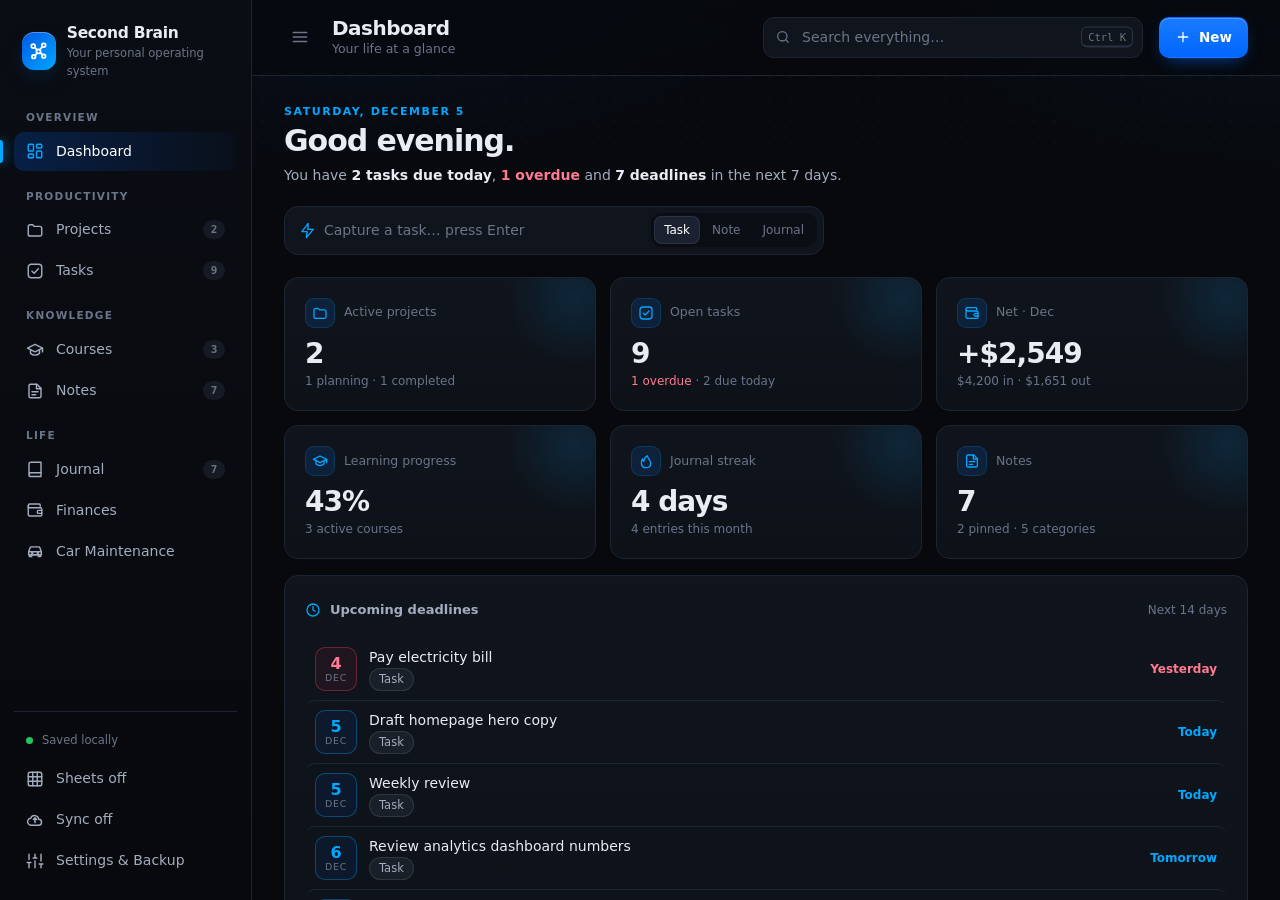
==== index.html @ ad587854 "Second Brain: multi-device app with Google Sheets sync Single-file web app (desktop + phone builds) " ====
<!DOCTYPE html>
<html lang="en">
<head>
<meta charset="UTF-8">
<meta name="viewport" content="width=device-width, initial-scale=1.0, viewport-fit=cover">
<meta name="color-scheme" content="dark">
<meta name="theme-color" content="#07090D">
<title>Second Brain</title>
<style>
  :root{color-scheme:dark}
  *{box-sizing:border-box;margin:0;padding:0}
  body{min-height:100vh;display:grid;place-items:center;padding:24px;background:
      radial-gradient(800px 420px at 50% -10%,rgba(0,102,255,.16),transparent 65%),#07090D;
    color:#E8ECF3;font-family:"Inter","Segoe UI",system-ui,-apple-system,Roboto,sans-serif;text-align:center}
  .mark{width:64px;height:64px;border-radius:20px;margin:0 auto 20px;display:grid;place-items:center;
    background:linear-gradient(135deg,#0057E6,#00A8FF);box-shadow:0 14px 40px -12px rgba(0,140,255,.7)}
  h1{font-size:28px;letter-spacing:-.035em;margin-bottom:8px}
  p{color:#A3ADBF;font-size:14.5px;max-width:420px;margin:0 auto 28px;line-height:1.6}
  .row{display:flex;gap:12px;justify-content:center;flex-wrap:wrap}
  a{display:inline-flex;align-items:center;gap:9px;padding:13px 22px;border-radius:13px;font-weight:600;
    font-size:14.5px;text-decoration:none;transition:transform .12s,box-shadow .2s}
  a:active{transform:scale(.97)}
  .primary{background:linear-gradient(180deg,#1A7BFF,#0066FF);color:#fff;box-shadow:0 8px 22px -10px rgba(0,102,255,.9)}
  .ghost{background:#151A24;border:1px solid #2A3345;color:#A3ADBF}
  .hint{margin-top:26px;font-size:12.5px;color:#6B7589}
</style>
</head>
<body>
  <main>
    <div class="mark">
      <svg width="34" height="34" viewBox="0 0 24 24" fill="none" stroke="#fff" stroke-width="2" stroke-linecap="round">
        <circle cx="6" cy="7" r="2.2"/><circle cx="18" cy="6" r="2.2"/><circle cx="12" cy="13" r="2.4"/>
        <circle cx="6.5" cy="19" r="2"/><circle cx="18" cy="18.5" r="2"/>
        <path d="M7.8 8.4 10.3 11.4M16.4 7.6l-2.8 3.6M10.5 14.9l-2.5 2.6M13.9 14.6l2.7 2.3"/>
      </svg>
    </div>
    <h1>Second Brain</h1>
    <p>Projects, tasks, finances, journal, courses, notes and car maintenance — synced across every device.</p>
    <div class="row">
      <a class="primary" id="go" href="app.html">Open the app</a>
      <a class="ghost" href="m.html">Phone version</a>
      <a class="ghost" href="app.html">Desktop version</a>
    </div>
    <p class="hint">Taking you to the right version automatically…</p>
  </main>
<script>
  // Send phones to the touch-first build, everything else to the full desktop app.
  // ?stay=1 keeps this launcher on screen.
  var phone = window.matchMedia('(max-width: 760px)').matches || /Mobi|Android|iPhone/.test(navigator.userAgent);
  var target = phone ? 'm.html' : 'app.html';
  document.getElementById('go').setAttribute('href', target);
  if (!/[?&]stay=1/.test(location.search)) {
    location.replace(target + location.hash);
  }
</script>
</body>
</html>
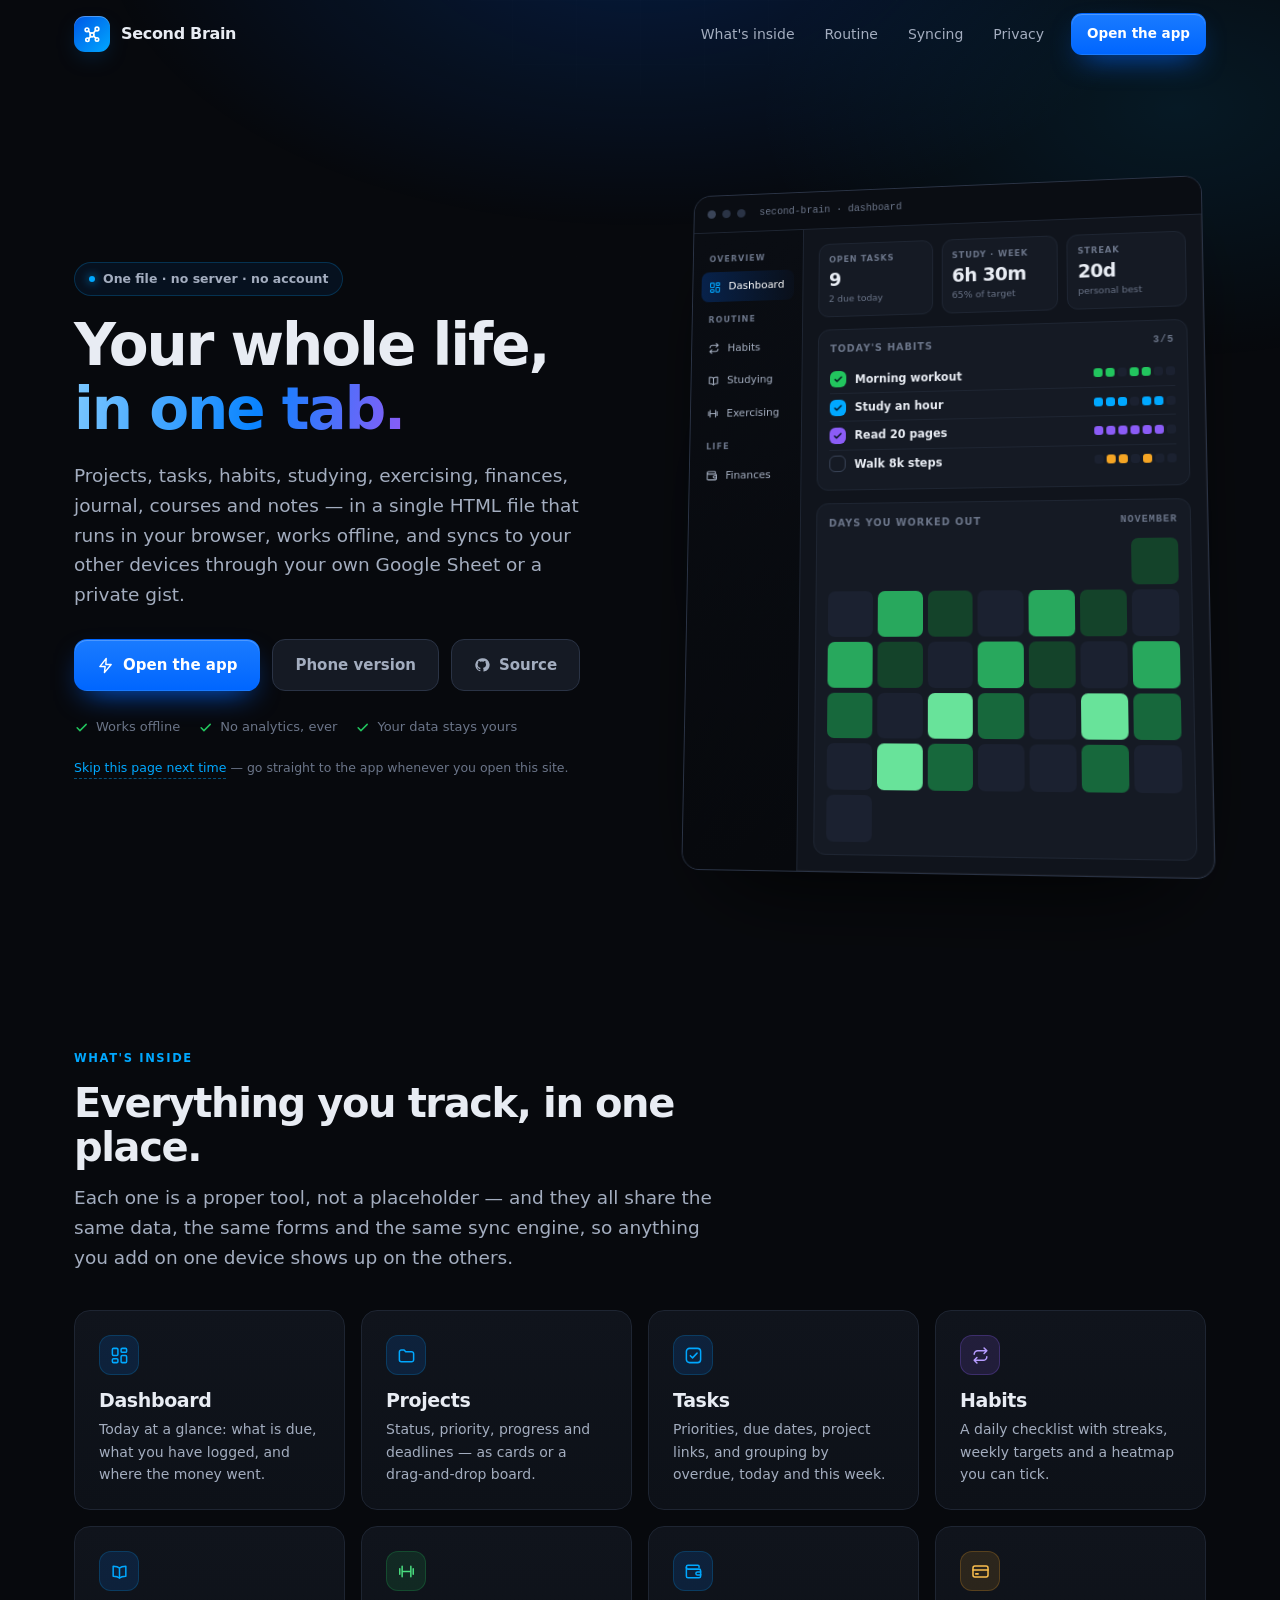
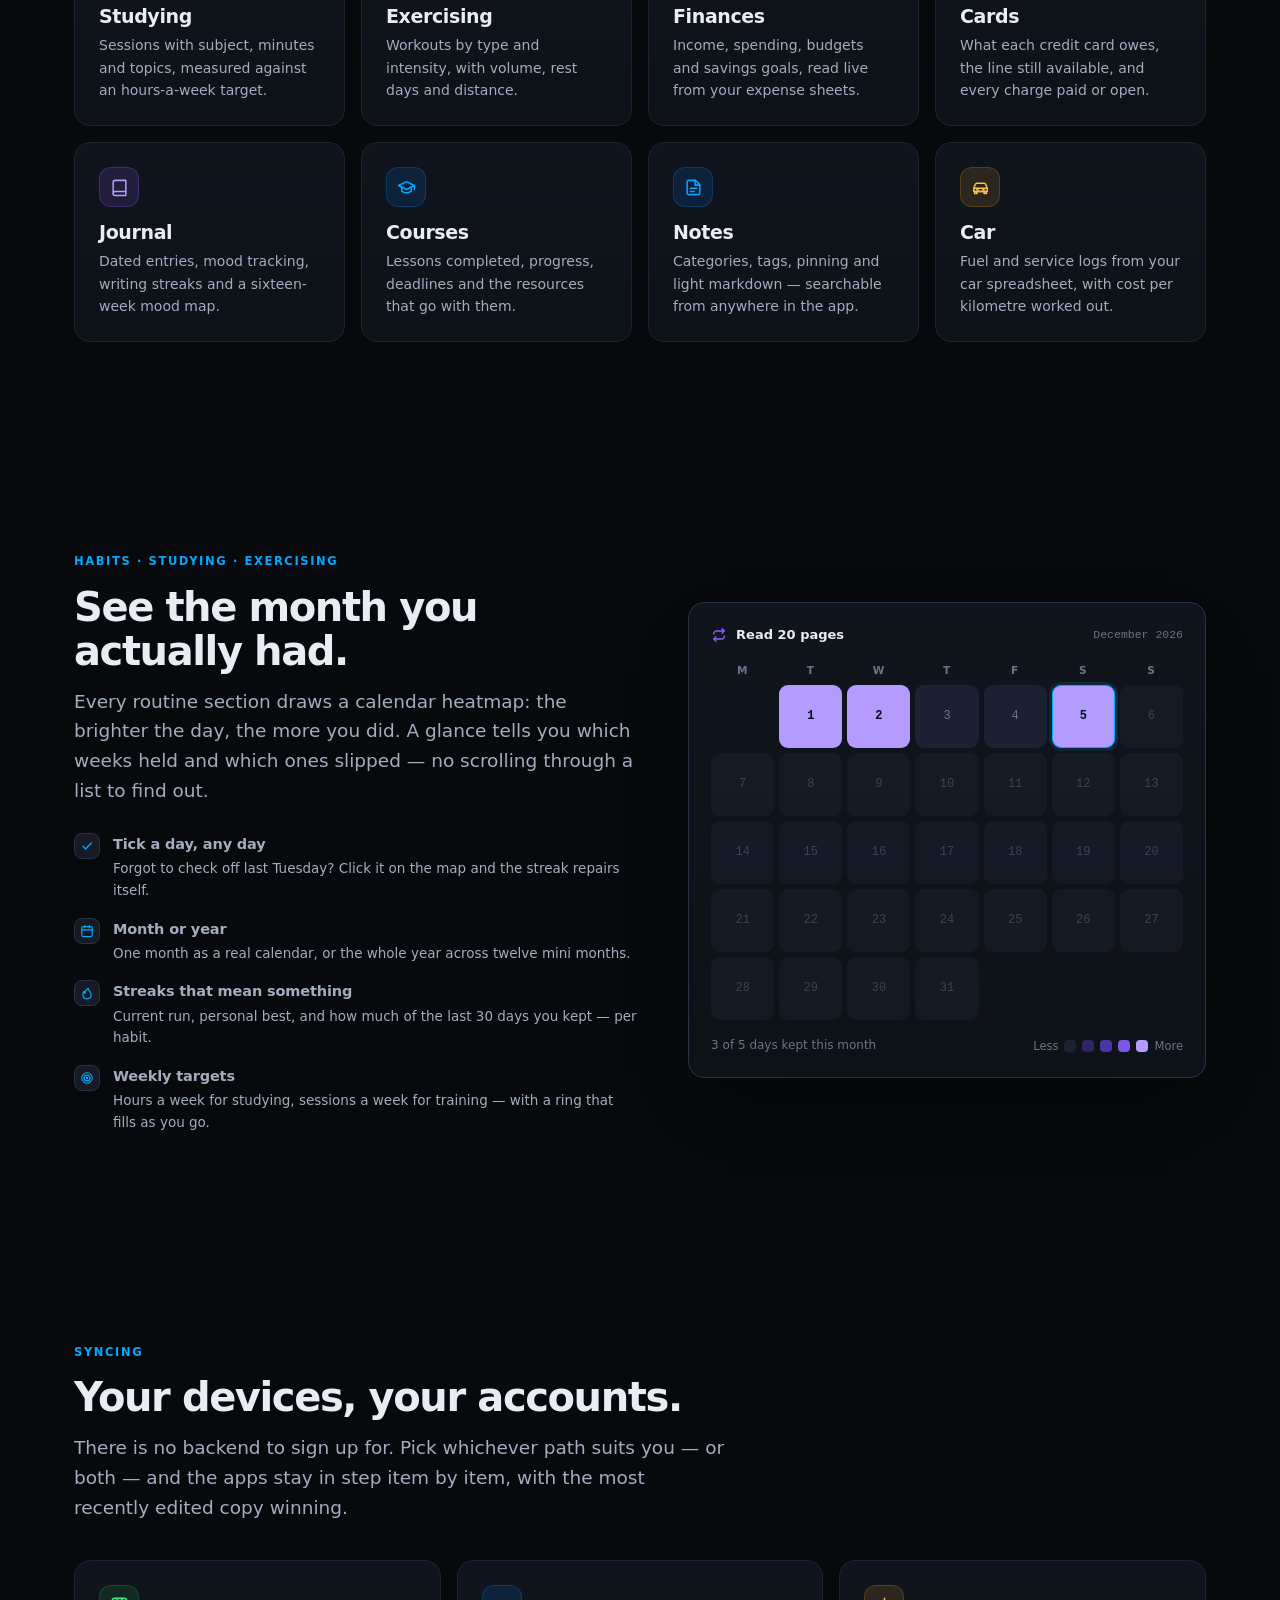
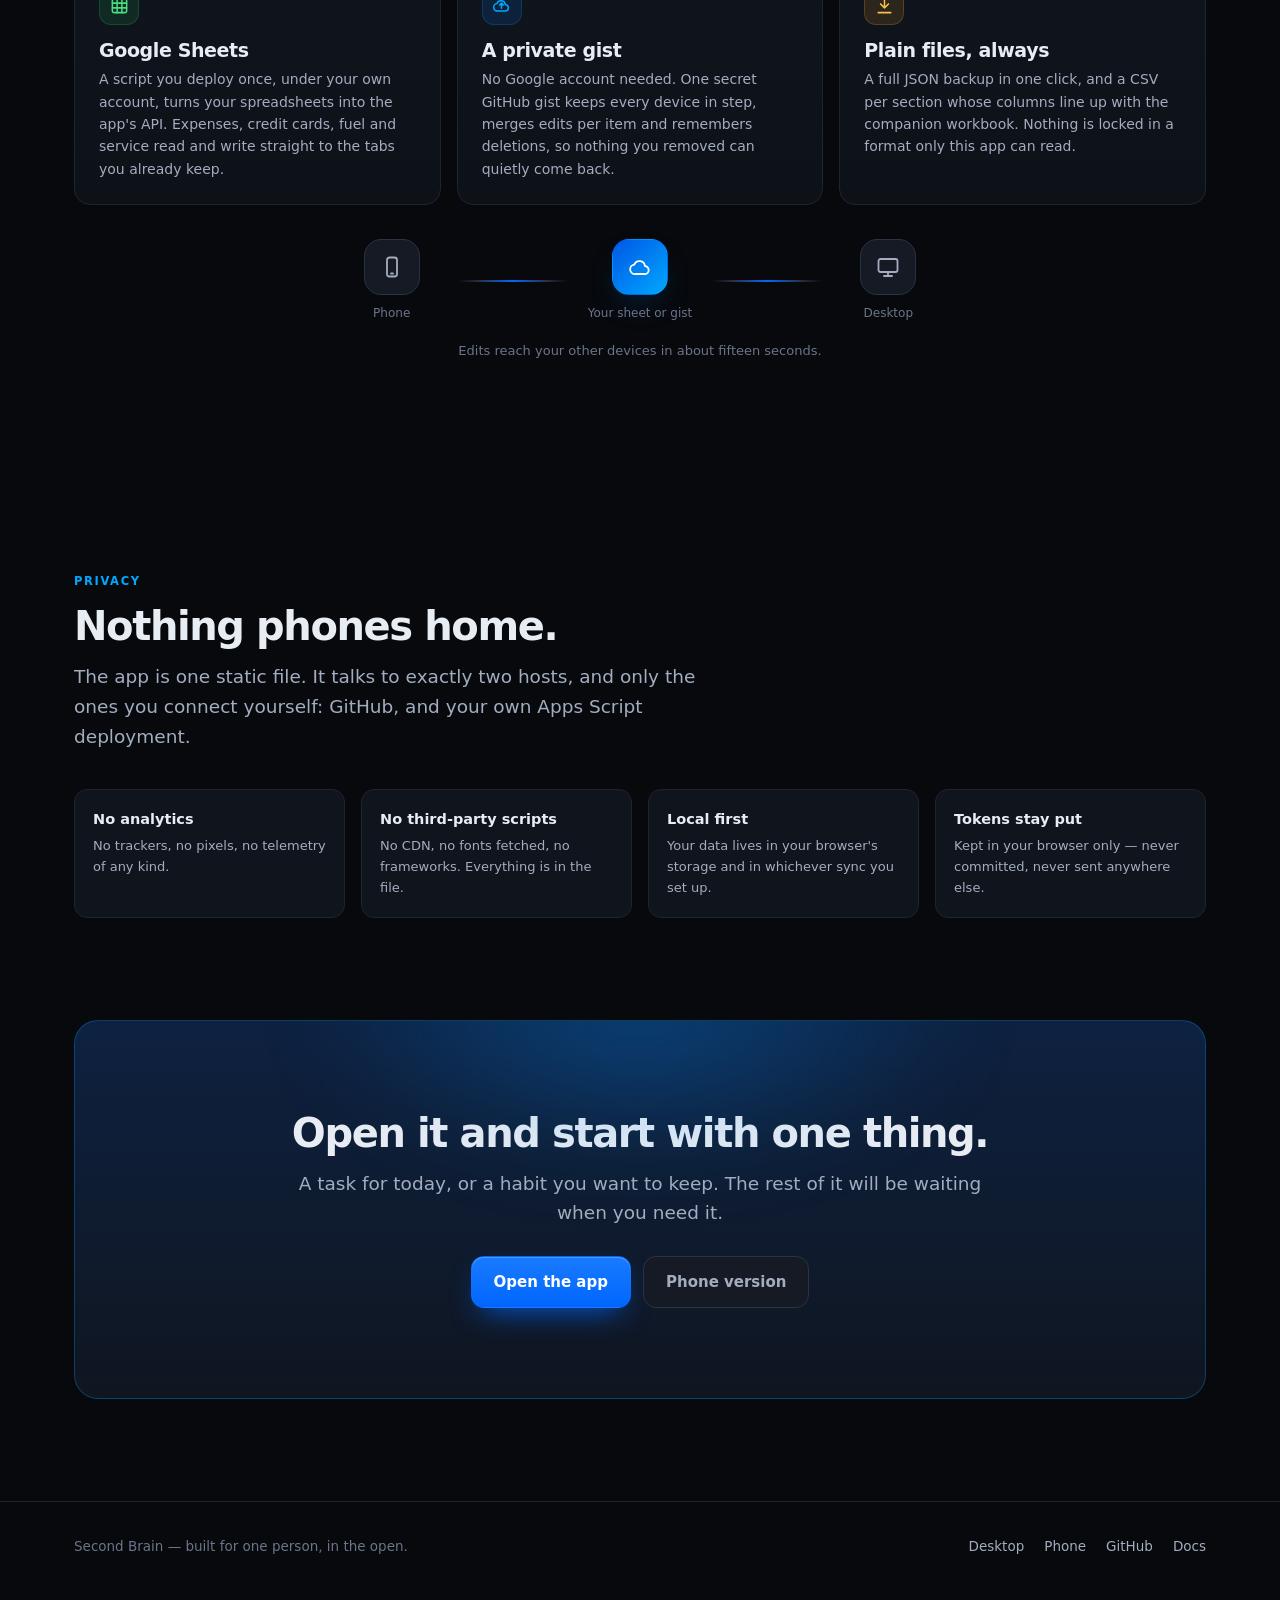
==== commit 7ce65d38: "A landing page at the root, in the app's own dark palette The root used to bounce you straight to ap" ====
--- a/index.html
+++ b/index.html
@@ -5,53 +5,716 @@
 <meta name="viewport" content="width=device-width, initial-scale=1.0, viewport-fit=cover">
 <meta name="color-scheme" content="dark">
 <meta name="theme-color" content="#07090D">
-<title>Second Brain</title>
+<title>Second Brain — your personal operating system</title>
+<meta name="description" content="Projects, tasks, habits, studying, exercising, finances, journal, courses and notes — one HTML file that runs in your browser, syncs across your devices and keeps your data yours.">
+<meta property="og:title" content="Second Brain">
+<meta property="og:description" content="A personal operating system that runs entirely in your browser. No server, no accounts, no analytics.">
+<meta property="og:type" content="website">
 <style>
-  :root{color-scheme:dark}
-  *{box-sizing:border-box;margin:0;padding:0}
-  body{min-height:100vh;display:grid;place-items:center;padding:24px;background:
-      radial-gradient(800px 420px at 50% -10%,rgba(0,102,255,.16),transparent 65%),#07090D;
-    color:#E8ECF3;font-family:"Inter","Segoe UI",system-ui,-apple-system,Roboto,sans-serif;text-align:center}
-  .mark{width:64px;height:64px;border-radius:20px;margin:0 auto 20px;display:grid;place-items:center;
-    background:linear-gradient(135deg,#0057E6,#00A8FF);box-shadow:0 14px 40px -12px rgba(0,140,255,.7)}
-  h1{font-size:28px;letter-spacing:-.035em;margin-bottom:8px}
-  p{color:#A3ADBF;font-size:14.5px;max-width:420px;margin:0 auto 28px;line-height:1.6}
-  .row{display:flex;gap:12px;justify-content:center;flex-wrap:wrap}
-  a{display:inline-flex;align-items:center;gap:9px;padding:13px 22px;border-radius:13px;font-weight:600;
-    font-size:14.5px;text-decoration:none;transition:transform .12s,box-shadow .2s}
-  a:active{transform:scale(.97)}
-  .primary{background:linear-gradient(180deg,#1A7BFF,#0066FF);color:#fff;box-shadow:0 8px 22px -10px rgba(0,102,255,.9)}
-  .ghost{background:#151A24;border:1px solid #2A3345;color:#A3ADBF}
-  .hint{margin-top:26px;font-size:12.5px;color:#6B7589}
+/* =========================================================
+   1. TOKENS — the same palette the app is built from
+   ========================================================= */
+:root{
+  --bg:#07090D;
+  --surface:#10141C; --surface-2:#151A24; --surface-3:#1B2130;
+  --border:#1E2532; --border-2:#2A3345;
+  --text:#E8ECF3; --text-2:#A3ADBF; --text-3:#6B7589;
+  --blue:#0066FF; --blue-2:#00A8FF; --blue-soft:rgba(0,120,255,.14); --blue-glow:rgba(0,140,255,.35);
+  --green:#22C55E; --amber:#F5A524; --violet:#8B5CF6; --rose:#F43F5E;
+  --radius:16px;
+  --font:"Inter","Segoe UI Variable Text","Segoe UI",system-ui,-apple-system,Roboto,Helvetica,Arial,sans-serif;
+  --mono:"JetBrains Mono","Cascadia Code","SF Mono",ui-monospace,Consolas,monospace;
+  --ease:cubic-bezier(.2,.8,.2,1);
+  --maxw:1180px;
+}
+
+/* =========================================================
+   2. BASE
+   ========================================================= */
+*{box-sizing:border-box;margin:0;padding:0}
+html{scroll-behavior:smooth;-webkit-text-size-adjust:100%}
+body{
+  font-family:var(--font);background:var(--bg);color:var(--text);font-size:16px;line-height:1.6;
+  -webkit-font-smoothing:antialiased;overflow-x:hidden;
+}
+/* Ambient light: two soft pools of blue, plus a faint grid that fades out */
+body::before{
+  content:'';position:fixed;inset:0;pointer-events:none;z-index:0;
+  background:
+    radial-gradient(900px 500px at 50% -8%,rgba(0,102,255,.20),transparent 60%),
+    radial-gradient(700px 420px at 92% 12%,rgba(0,168,255,.10),transparent 60%);
+}
+body::after{
+  content:'';position:fixed;inset:0;pointer-events:none;z-index:0;opacity:.35;
+  background-image:linear-gradient(rgba(255,255,255,.028) 1px,transparent 1px),linear-gradient(90deg,rgba(255,255,255,.028) 1px,transparent 1px);
+  background-size:64px 64px;
+  -webkit-mask-image:radial-gradient(1100px 620px at 50% 0%,#000,transparent 72%);
+  mask-image:radial-gradient(1100px 620px at 50% 0%,#000,transparent 72%);
+}
+main,header,footer{position:relative;z-index:1}
+a{color:inherit;text-decoration:none}
+svg{flex-shrink:0}
+::selection{background:rgba(0,168,255,.35)}
+:focus-visible{outline:2px solid var(--blue-2);outline-offset:3px;border-radius:6px}
+.wrap{width:100%;max-width:var(--maxw);margin:0 auto;padding:0 24px}
+.mono{font-family:var(--mono)}
+
+/* =========================================================
+   3. TYPE
+   ========================================================= */
+h1,h2,h3,h4{letter-spacing:-.035em;line-height:1.1;font-weight:700}
+h1{font-size:clamp(36px,5.2vw,58px)}
+h2{font-size:clamp(27px,3.6vw,40px)}
+h3{font-size:19px;letter-spacing:-.02em}
+.grad{background:linear-gradient(100deg,#7CC8FF 0%,#0A84FF 55%,#8B5CF6 100%);-webkit-background-clip:text;background-clip:text;color:transparent}
+.eyebrow{font-size:11.5px;text-transform:uppercase;letter-spacing:.14em;color:var(--blue-2);font-weight:650}
+.lede{color:var(--text-2);font-size:clamp(15.5px,1.6vw,18.5px);max-width:58ch}
+.muted{color:var(--text-3)}
+.sec-head{max-width:64ch;margin-bottom:38px}
+.sec-head h2{margin:12px 0 14px}
+
+/* =========================================================
+   4. BUTTONS + CHIPS
+   ========================================================= */
+.btn{
+  display:inline-flex;align-items:center;justify-content:center;gap:9px;
+  padding:13px 22px;border-radius:13px;font-weight:600;font-size:15px;border:1px solid transparent;
+  transition:transform .14s var(--ease),box-shadow .22s,background .2s,border-color .2s;white-space:nowrap;
+}
+.btn:active{transform:scale(.975)}
+.btn-primary{background:linear-gradient(180deg,#1A7BFF,#0066FF);color:#fff;box-shadow:0 12px 30px -12px rgba(0,102,255,.95),inset 0 1px 0 rgba(255,255,255,.22)}
+.btn-primary:hover{box-shadow:0 16px 40px -12px rgba(0,120,255,1),inset 0 1px 0 rgba(255,255,255,.3)}
+.btn-ghost{background:var(--surface-2);border-color:var(--border-2);color:var(--text-2)}
+.btn-ghost:hover{color:var(--text);border-color:#3A4458;background:var(--surface-3)}
+.btn.sm{padding:9px 15px;font-size:13.5px;border-radius:11px}
+.chip{
+  display:inline-flex;align-items:center;gap:8px;padding:6px 14px;border-radius:99px;
+  font-size:12.5px;font-weight:550;color:var(--text-2);
+  background:rgba(0,120,255,.08);border:1px solid rgba(0,168,255,.22);
+}
+.chip .dot{width:6px;height:6px;border-radius:50%;background:var(--blue-2);box-shadow:0 0 10px var(--blue-2)}
+
+/* =========================================================
+   5. HEADER
+   ========================================================= */
+header{position:sticky;top:0;z-index:40;transition:background .3s,border-color .3s,backdrop-filter .3s;border-bottom:1px solid transparent}
+header.stuck{background:rgba(7,9,13,.78);backdrop-filter:blur(14px);-webkit-backdrop-filter:blur(14px);border-bottom-color:var(--border)}
+.bar{display:flex;align-items:center;gap:14px;height:68px}
+.brand{display:flex;align-items:center;gap:11px;margin-right:auto}
+.mark{width:36px;height:36px;border-radius:11px;display:grid;place-items:center;flex-shrink:0;
+  background:linear-gradient(135deg,#0057E6,#00A8FF);box-shadow:0 8px 24px -8px var(--blue-glow),inset 0 1px 0 rgba(255,255,255,.3)}
+.brand b{font-size:16px;letter-spacing:-.02em}
+.navlinks{display:flex;gap:4px}
+.navlinks a{padding:8px 13px;border-radius:10px;font-size:14px;color:var(--text-2);transition:color .18s,background .18s}
+.navlinks a:hover{color:var(--text);background:var(--surface-2)}
+
+/* =========================================================
+   6. HERO
+   ========================================================= */
+.hero{padding:clamp(48px,8vw,104px) 0 clamp(40px,6vw,72px)}
+.hero-grid{display:grid;grid-template-columns:minmax(0,1.02fr) minmax(0,1fr);gap:clamp(30px,5vw,64px);align-items:center}
+.hero h1{margin:18px 0 20px}
+.hero .lede{margin-bottom:30px}
+.cta{display:flex;gap:12px;flex-wrap:wrap;align-items:center}
+.reassure{display:flex;gap:18px;flex-wrap:wrap;margin-top:26px;font-size:13px;color:var(--text-3)}
+.reassure span{display:inline-flex;align-items:center;gap:7px}
+.reassure svg{color:var(--green)}
+.skip{margin-top:20px;font-size:12.5px;color:var(--text-3)}
+.skip button{font:inherit;color:var(--blue-2);background:none;border:0;cursor:pointer;padding:0;border-bottom:1px dashed rgba(0,168,255,.45)}
+.skip button:hover{color:#7CC8FF}
+
+/* --- the app mock --- */
+.mock-wrap{position:relative;perspective:1400px}
+.mock-glow{position:absolute;inset:4% 0 -12% 0;background:radial-gradient(60% 55% at 50% 45%,rgba(0,110,255,.34),transparent 72%);filter:blur(34px);z-index:0}
+.mock{
+  position:relative;z-index:1;border-radius:18px;overflow:hidden;background:var(--surface);
+  border:1px solid var(--border-2);box-shadow:0 44px 90px -40px rgba(0,0,0,.95),0 0 0 1px rgba(255,255,255,.03) inset;
+  transform:rotateX(6deg) rotateY(-7deg) translateZ(0);transform-origin:70% 50%;
+  transition:transform .7s var(--ease);
+}
+.mock-wrap:hover .mock{transform:rotateX(2deg) rotateY(-2deg)}
+.mock-bar{display:flex;align-items:center;gap:7px;padding:11px 14px;background:#0A0D13;border-bottom:1px solid var(--border)}
+.mock-bar i{width:9px;height:9px;border-radius:50%;background:#2A3345;display:block}
+.mock-bar i:first-child{background:#3A4458}
+.mock-bar span{margin-left:8px;font-size:10.5px;color:var(--text-3);font-family:var(--mono)}
+.mock-body{display:grid;grid-template-columns:118px minmax(0,1fr);min-height:330px}
+.mock-side{background:linear-gradient(180deg,#0A0D13,#07090D);border-right:1px solid var(--border);padding:12px 9px;display:flex;flex-direction:column;gap:3px}
+.mock-side .lbl{font-size:8.5px;text-transform:uppercase;letter-spacing:.14em;color:var(--text-3);padding:10px 8px 4px;font-weight:650}
+.mside{display:flex;align-items:center;gap:8px;padding:7px 8px;border-radius:8px;font-size:11px;color:var(--text-2)}
+.mside svg{width:13px;height:13px}
+.mside.on{background:linear-gradient(90deg,rgba(0,102,255,.24),rgba(0,102,255,.03));color:#fff}
+.mside.on svg{color:var(--blue-2)}
+.mock-main{padding:16px;display:flex;flex-direction:column;gap:13px;min-width:0}
+.mock-tiles{display:grid;grid-template-columns:repeat(3,minmax(0,1fr));gap:9px}
+.mtile{background:var(--surface-2);border:1px solid var(--border);border-radius:11px;padding:10px}
+.mtile .k{font-size:8.5px;text-transform:uppercase;letter-spacing:.1em;color:var(--text-3);font-weight:600}
+.mtile .v{font-size:19px;font-weight:700;letter-spacing:-.03em;margin-top:5px;line-height:1}
+.mtile .s{font-size:9.5px;color:var(--text-3);margin-top:3px}
+.mcard{background:var(--surface-2);border:1px solid var(--border);border-radius:12px;padding:12px}
+.mcard-h{display:flex;align-items:center;justify-content:space-between;font-size:10px;text-transform:uppercase;letter-spacing:.1em;color:var(--text-3);font-weight:650;margin-bottom:10px}
+.mrow{display:flex;align-items:center;gap:9px;padding:5px 0}
+.mrow + .mrow{border-top:1px solid var(--border)}
+.mchk{width:17px;height:17px;border-radius:6px;border:1.5px solid #3A4458;display:grid;place-items:center;flex-shrink:0;color:transparent}
+.mchk.on{background:var(--c);border-color:transparent;color:#04121F}
+.mchk svg{width:11px;height:11px}
+.mrow .t{font-size:11.5px;font-weight:550;flex:1;min-width:0;overflow:hidden;text-overflow:ellipsis;white-space:nowrap}
+.mdots{display:flex;gap:3px}
+.mdots i{width:9px;height:9px;border-radius:3px;background:var(--surface-3);display:block}
+.mdots i.on{background:var(--c)}
+
+/* =========================================================
+   7. HEATMAP (shared by the mock and the live demo)
+   ========================================================= */
+.cal{display:flex;flex-direction:column;gap:6px}
+.cal-head,.cal-grid{display:grid;grid-template-columns:repeat(7,minmax(0,1fr));gap:5px}
+.cal-head span{font-size:9.5px;text-transform:uppercase;letter-spacing:.09em;color:var(--text-3);text-align:center;font-weight:650}
+.cal-day{aspect-ratio:1;border-radius:7px;background:var(--surface-3);display:grid;place-items:center;
+  font-family:var(--mono);font-size:10px;color:var(--text-3);border:1px solid transparent;
+  transition:transform .16s var(--ease),box-shadow .16s,background .25s}
+.cal-day.pad{background:transparent}
+.cal-day.lit{color:#03101C;font-weight:700}
+.cal-day.today{border-color:var(--blue-2);box-shadow:0 0 0 3px rgba(0,168,255,.13)}
+.cal-day.future{opacity:.32}
+.demo .cal-day{border-radius:9px;font-size:12px;cursor:pointer}
+.demo .cal-day.future{opacity:.5;cursor:default}
+.demo .cal-head span{font-size:10.5px}
+.demo .cal-day:not(.pad):not(.future):hover{transform:translateY(-2px);box-shadow:0 10px 20px -10px rgba(0,0,0,.95)}
+.heat-legend{display:flex;align-items:center;gap:6px;font-size:11.5px;color:var(--text-3)}
+.heat-legend i{width:12px;height:12px;border-radius:4px;display:block}
+
+/* =========================================================
+   8. SECTIONS
+   ========================================================= */
+section{padding:clamp(56px,8vw,104px) 0}
+.card{
+  background:linear-gradient(180deg,var(--surface),#0D1118);border:1px solid var(--border);
+  border-radius:var(--radius);padding:24px;transition:transform .24s var(--ease),border-color .24s,box-shadow .24s;
+}
+.card:hover{transform:translateY(-3px);border-color:rgba(0,168,255,.32);box-shadow:0 22px 46px -26px rgba(0,120,255,.7)}
+.ico{width:40px;height:40px;border-radius:12px;display:grid;place-items:center;margin-bottom:15px;
+  background:var(--blue-soft);color:var(--blue-2);box-shadow:inset 0 0 0 1px rgba(0,168,255,.2)}
+.ico.green{background:rgba(34,197,94,.12);color:#4ADE80;box-shadow:inset 0 0 0 1px rgba(34,197,94,.22)}
+.ico.violet{background:rgba(139,92,246,.14);color:#B69CFF;box-shadow:inset 0 0 0 1px rgba(139,92,246,.26)}
+.ico.amber{background:rgba(245,165,36,.12);color:#FBBF4E;box-shadow:inset 0 0 0 1px rgba(245,165,36,.22)}
+.card h3{margin-bottom:7px}
+.card p{font-size:14px;color:var(--text-2)}
+.grid{display:grid;gap:16px}
+.g3{grid-template-columns:repeat(auto-fit,minmax(255px,1fr))}
+.g4{grid-template-columns:repeat(auto-fit,minmax(215px,1fr))}
+
+/* routine spotlight */
+.split{display:grid;grid-template-columns:minmax(0,1fr) minmax(0,.92fr);gap:clamp(26px,4vw,52px);align-items:center}
+.demo-card{background:linear-gradient(180deg,var(--surface),#0D1118);border:1px solid var(--border-2);border-radius:var(--radius);padding:22px;box-shadow:0 30px 70px -40px rgba(0,0,0,.9)}
+.demo-head{display:flex;align-items:center;justify-content:space-between;gap:12px;margin-bottom:16px;flex-wrap:wrap}
+.demo-head .t{font-size:13px;font-weight:650;display:flex;align-items:center;gap:9px}
+.demo-head .t svg{color:var(--violet)}
+.demo-foot{display:flex;align-items:center;justify-content:space-between;gap:12px;margin-top:16px;flex-wrap:wrap;font-size:12px;color:var(--text-3)}
+.feature-list{list-style:none;display:flex;flex-direction:column;gap:16px;margin-top:28px}
+.feature-list li{display:flex;gap:13px;align-items:flex-start}
+.feature-list .b{width:26px;height:26px;border-radius:8px;flex-shrink:0;display:grid;place-items:center;background:var(--surface-2);border:1px solid var(--border-2);color:var(--blue-2)}
+.feature-list b{display:block;font-size:14.5px;letter-spacing:-.01em;margin-bottom:2px}
+.feature-list span{font-size:13.5px;color:var(--text-2)}
+
+/* sync */
+.flow{display:flex;align-items:center;justify-content:center;gap:clamp(8px,2vw,20px);flex-wrap:wrap;margin-top:34px}
+.node{display:flex;flex-direction:column;align-items:center;gap:9px;min-width:92px}
+.node .b{width:56px;height:56px;border-radius:17px;display:grid;place-items:center;background:var(--surface-2);border:1px solid var(--border-2);color:var(--text-2)}
+.node.mid .b{background:linear-gradient(135deg,#0057E6,#00A8FF);border-color:transparent;color:#fff;box-shadow:0 14px 34px -14px var(--blue-glow)}
+.node span{font-size:12px;color:var(--text-3)}
+.link-line{flex:1;min-width:34px;max-width:110px;height:2px;border-radius:2px;background:linear-gradient(90deg,transparent,var(--border-2) 20%,var(--blue) 50%,var(--border-2) 80%,transparent);position:relative;overflow:hidden}
+.link-line::after{content:'';position:absolute;top:0;left:-40%;width:40%;height:100%;background:linear-gradient(90deg,transparent,var(--blue-2),transparent);animation:slide 2.6s linear infinite}
+@keyframes slide{to{left:110%}}
+
+/* privacy */
+.priv{display:grid;grid-template-columns:repeat(auto-fit,minmax(210px,1fr));gap:16px;margin-top:30px}
+.priv div{padding:18px;border-radius:13px;background:var(--surface);border:1px solid var(--border)}
+.priv b{display:block;font-size:14.5px;margin-bottom:5px}
+.priv p{font-size:13px;color:var(--text-2)}
+
+/* closing cta */
+.final{text-align:center;padding:clamp(52px,7vw,92px) 24px;border-radius:24px;position:relative;overflow:hidden;
+  background:linear-gradient(180deg,rgba(0,102,255,.16),rgba(0,102,255,.02)),var(--surface);border:1px solid rgba(0,168,255,.28)}
+.final::after{content:'';position:absolute;inset:-40% 20% 60%;background:radial-gradient(closest-side,rgba(0,140,255,.3),transparent);filter:blur(40px);pointer-events:none}
+.final > *{position:relative}
+.final h2{margin-bottom:14px}
+.final .lede{margin:0 auto 28px}
+.final .cta{justify-content:center}
+
+/* footer */
+footer{border-top:1px solid var(--border);padding:34px 0 46px;font-size:13.5px;color:var(--text-3)}
+.foot{display:flex;gap:20px;flex-wrap:wrap;align-items:center}
+.foot a{color:var(--text-2)}
+.foot a:hover{color:var(--blue-2)}
+.foot .sp{margin-left:auto}
+
+/* =========================================================
+   9. MOTION
+   ========================================================= */
+.rise.armed{opacity:0;transform:translateY(22px)}
+.rise.armed.in{opacity:1;transform:none;transition:opacity .7s var(--ease),transform .7s var(--ease)}
+.rise.armed.d1.in{transition-delay:.07s}.rise.armed.d2.in{transition-delay:.14s}.rise.armed.d3.in{transition-delay:.21s}
+@media print{
+  .rise.armed{opacity:1!important;transform:none!important}
+  body::before,body::after,.mock-glow{display:none}
+}
+@media (prefers-reduced-motion:reduce){
+  html{scroll-behavior:auto}
+  *,*::before,*::after{animation-duration:.001ms!important;animation-iteration-count:1!important;transition-duration:.001ms!important}
+  .rise.armed{opacity:1;transform:none}
+  .mock{transform:none}
+}
+
+/* =========================================================
+   10. RESPONSIVE
+   ========================================================= */
+@media (max-width:980px){
+  .hero-grid,.split{grid-template-columns:minmax(0,1fr)}
+  .mock{transform:none}
+  .mock-wrap{max-width:560px}
+  .split .demo-card{order:-1}
+  .navlinks{display:none}
+}
+@media (max-width:640px){
+  .wrap{padding:0 18px}
+  /* twelve cards in one column makes for a very long scroll on a phone */
+  .g4{grid-template-columns:repeat(2,minmax(0,1fr));gap:11px}
+  .g4 .card{padding:15px}
+  .g4 .card h3{font-size:16px}
+  .g4 .card p{font-size:12.5px;line-height:1.5}
+  .g4 .ico{width:34px;height:34px;border-radius:10px;margin-bottom:11px}
+  .bar{height:62px}
+  .brand b{font-size:15px}
+  .mock-body{grid-template-columns:86px minmax(0,1fr)}
+  .mock-tiles{grid-template-columns:repeat(2,minmax(0,1fr))}
+  .mock-tiles .mtile:last-child{display:none}
+  .cta .btn{flex:1;min-width:150px}
+  .final{border-radius:18px}
+}
+@media (max-width:420px){
+  .mock-side{display:none}
+  .mock-body{grid-template-columns:minmax(0,1fr)}
+}
 </style>
 </head>
 <body>
-  <main>
-    <div class="mark">
-      <svg width="34" height="34" viewBox="0 0 24 24" fill="none" stroke="#fff" stroke-width="2" stroke-linecap="round">
-        <circle cx="6" cy="7" r="2.2"/><circle cx="18" cy="6" r="2.2"/><circle cx="12" cy="13" r="2.4"/>
-        <circle cx="6.5" cy="19" r="2"/><circle cx="18" cy="18.5" r="2"/>
-        <path d="M7.8 8.4 10.3 11.4M16.4 7.6l-2.8 3.6M10.5 14.9l-2.5 2.6M13.9 14.6l2.7 2.3"/>
-      </svg>
+
+<header id="top">
+  <div class="wrap bar">
+    <a class="brand" href="#top" aria-label="Second Brain, back to top">
+      <span class="mark">
+        <svg width="20" height="20" viewBox="0 0 24 24" fill="none" stroke="#fff" stroke-width="2" stroke-linecap="round" aria-hidden="true">
+          <circle cx="6" cy="7" r="2.2"/><circle cx="18" cy="6" r="2.2"/><circle cx="12" cy="13" r="2.4"/>
+          <circle cx="6.5" cy="19" r="2"/><circle cx="18" cy="18.5" r="2"/>
+          <path d="M7.8 8.4 10.3 11.4M16.4 7.6l-2.8 3.6M10.5 14.9l-2.5 2.6M13.9 14.6l2.7 2.3"/>
+        </svg>
+      </span>
+      <b>Second Brain</b>
+    </a>
+    <nav class="navlinks" aria-label="Sections">
+      <a href="#sections">What's inside</a>
+      <a href="#routine">Routine</a>
+      <a href="#sync">Syncing</a>
+      <a href="#privacy">Privacy</a>
+    </nav>
+    <a class="btn btn-primary sm" data-app href="app.html">Open the app</a>
+  </div>
+</header>
+
+<main>
+
+  <!-- ============ HERO ============ -->
+  <section class="hero">
+    <div class="wrap hero-grid">
+      <div>
+        <span class="chip rise"><span class="dot"></span>One file · no server · no account</span>
+        <h1 class="rise d1">Your whole life,<br><span class="grad">in one tab.</span></h1>
+        <p class="lede rise d2">Projects, tasks, habits, studying, exercising, finances, journal, courses and notes —
+          in a single HTML file that runs in your browser, works offline, and syncs to your other devices
+          through your own Google Sheet or a private gist.</p>
+        <div class="cta rise d3">
+          <a class="btn btn-primary" data-app href="app.html">
+            <svg width="17" height="17" viewBox="0 0 24 24" fill="none" stroke="currentColor" stroke-width="2" stroke-linecap="round" stroke-linejoin="round" aria-hidden="true"><path d="M13 2 4 13.5h7.5L10.5 22 20 10.5h-7.5z"/></svg>
+            Open the app
+          </a>
+          <a class="btn btn-ghost" href="m.html">Phone version</a>
+          <a class="btn btn-ghost" href="https://github.com/yahianassef/second-brain" rel="noopener">
+            <svg width="16" height="16" viewBox="0 0 24 24" fill="currentColor" aria-hidden="true"><path d="M12 2A10 10 0 0 0 8.8 21.5c.5.1.7-.2.7-.5v-1.7C6.7 19.9 6.1 18 6.1 18c-.4-1.2-1.1-1.5-1.1-1.5-.9-.6.1-.6.1-.6 1 .1 1.5 1 1.5 1 .9 1.5 2.3 1.1 2.9.8.1-.7.3-1.1.6-1.3-2.2-.3-4.6-1.1-4.6-5 0-1.1.4-2 1-2.7-.1-.3-.4-1.3.1-2.7 0 0 .8-.3 2.7 1a9.4 9.4 0 0 1 5 0c1.9-1.3 2.7-1 2.7-1 .5 1.4.2 2.4.1 2.7.6.7 1 1.6 1 2.7 0 3.9-2.4 4.7-4.6 5 .3.3.7 1 .7 2v2.9c0 .3.2.6.7.5A10 10 0 0 0 12 2z"/></svg>
+            Source
+          </a>
+        </div>
+        <div class="reassure rise d3">
+          <span><svg width="15" height="15" viewBox="0 0 24 24" fill="none" stroke="currentColor" stroke-width="2.4" stroke-linecap="round" stroke-linejoin="round" aria-hidden="true"><path d="m5 12.5 4.5 4.5L19.5 7"/></svg>Works offline</span>
+          <span><svg width="15" height="15" viewBox="0 0 24 24" fill="none" stroke="currentColor" stroke-width="2.4" stroke-linecap="round" stroke-linejoin="round" aria-hidden="true"><path d="m5 12.5 4.5 4.5L19.5 7"/></svg>No analytics, ever</span>
+          <span><svg width="15" height="15" viewBox="0 0 24 24" fill="none" stroke="currentColor" stroke-width="2.4" stroke-linecap="round" stroke-linejoin="round" aria-hidden="true"><path d="m5 12.5 4.5 4.5L19.5 7"/></svg>Your data stays yours</span>
+        </div>
+        <p class="skip" hidden id="skipWrap"><button type="button" id="skipBtn">Skip this page next time</button> — go straight to the app whenever you open this site.</p>
+      </div>
+
+      <!-- app mock -->
+      <div class="mock-wrap rise d2">
+        <div class="mock-glow" aria-hidden="true"></div>
+        <div class="mock" role="img" aria-label="The Second Brain dashboard: stat tiles, today's habits with a week of progress dots, and a month heatmap.">
+          <div class="mock-bar"><i></i><i></i><i></i><span>second-brain · dashboard</span></div>
+          <div class="mock-body">
+            <aside class="mock-side" aria-hidden="true">
+              <div class="lbl">Overview</div>
+              <div class="mside on"><svg viewBox="0 0 24 24" fill="none" stroke="currentColor" stroke-width="2" stroke-linecap="round" stroke-linejoin="round"><rect x="3" y="3" width="7" height="9" rx="1.5"/><rect x="14" y="3" width="7" height="5" rx="1.5"/><rect x="14" y="12" width="7" height="9" rx="1.5"/><rect x="3" y="16" width="7" height="5" rx="1.5"/></svg>Dashboard</div>
+              <div class="lbl">Routine</div>
+              <div class="mside"><svg viewBox="0 0 24 24" fill="none" stroke="currentColor" stroke-width="2" stroke-linecap="round" stroke-linejoin="round"><path d="M4 10.5A4.5 4.5 0 0 1 8.5 6H20m0 0-3.5-3.5M20 6l-3.5 3.5"/><path d="M20 13.5A4.5 4.5 0 0 1 15.5 18H4m0 0 3.5 3.5M4 18l3.5-3.5"/></svg>Habits</div>
+              <div class="mside"><svg viewBox="0 0 24 24" fill="none" stroke="currentColor" stroke-width="2" stroke-linecap="round" stroke-linejoin="round"><path d="M12 7.6C10.4 6.1 8.2 5.4 4 5.4V18c4.2 0 6.4.7 8 2.2 1.6-1.5 3.8-2.2 8-2.2V5.4c-4.2 0-6.4.7-8 2.2z"/><path d="M12 7.6v12.6"/></svg>Studying</div>
+              <div class="mside"><svg viewBox="0 0 24 24" fill="none" stroke="currentColor" stroke-width="2" stroke-linecap="round" stroke-linejoin="round"><path d="M6.5 5.5v13M3.5 8.5v7M17.5 5.5v13M20.5 8.5v7M6.5 12h11"/></svg>Exercising</div>
+              <div class="lbl">Life</div>
+              <div class="mside"><svg viewBox="0 0 24 24" fill="none" stroke="currentColor" stroke-width="2" stroke-linecap="round" stroke-linejoin="round"><path d="M19 7V5.5A1.5 1.5 0 0 0 17.5 4H5a2 2 0 0 0-2 2v12a2 2 0 0 0 2 2h14a2 2 0 0 0 2-2v-2.5"/><path d="M3 6.5A2.5 2.5 0 0 0 5.5 9H19a2 2 0 0 1 2 2v1.5"/><path d="M21 12.5h-4a2 2 0 0 0 0 4h4z"/></svg>Finances</div>
+            </aside>
+            <div class="mock-main">
+              <div class="mock-tiles">
+                <div class="mtile"><div class="k">Open tasks</div><div class="v">9</div><div class="s">2 due today</div></div>
+                <div class="mtile"><div class="k">Study · week</div><div class="v">6h 30m</div><div class="s">65% of target</div></div>
+                <div class="mtile"><div class="k">Streak</div><div class="v">20d</div><div class="s">personal best</div></div>
+              </div>
+              <div class="mcard">
+                <div class="mcard-h"><span>Today's habits</span><span class="mono">3/5</span></div>
+                <div id="mockHabits"></div>
+              </div>
+              <div class="mcard">
+                <div class="mcard-h"><span>Days you worked out</span><span class="mono" id="mockMonth"></span></div>
+                <div id="mockHeat"></div>
+              </div>
+            </div>
+          </div>
+        </div>
+      </div>
     </div>
-    <h1>Second Brain</h1>
-    <p>Projects, tasks, finances, journal, courses, notes and car maintenance — synced across every device.</p>
-    <div class="row">
-      <a class="primary" id="go" href="app.html">Open the app</a>
-      <a class="ghost" href="m.html">Phone version</a>
-      <a class="ghost" href="app.html">Desktop version</a>
+  </section>
+
+  <!-- ============ SECTIONS ============ -->
+  <section id="sections">
+    <div class="wrap">
+      <div class="sec-head rise">
+        <span class="eyebrow">What's inside</span>
+        <h2>Everything you track, in one place.</h2>
+        <p class="lede">Each one is a proper tool, not a placeholder — and they all share the same data,
+          the same forms and the same sync engine, so anything you add on one device shows up on the others.</p>
+      </div>
+      <div class="grid g4" id="sectionGrid"></div>
     </div>
-    <p class="hint">Taking you to the right version automatically…</p>
-  </main>
+  </section>
+
+  <!-- ============ ROUTINE SPOTLIGHT ============ -->
+  <section id="routine">
+    <div class="wrap split">
+      <div class="rise">
+        <span class="eyebrow">Habits · Studying · Exercising</span>
+        <h2 style="margin:12px 0 14px">See the month you actually had.</h2>
+        <p class="lede">Every routine section draws a calendar heatmap: the brighter the day, the more you did.
+          A glance tells you which weeks held and which ones slipped — no scrolling through a list to find out.</p>
+        <ul class="feature-list">
+          <li>
+            <span class="b"><svg width="14" height="14" viewBox="0 0 24 24" fill="none" stroke="currentColor" stroke-width="2.4" stroke-linecap="round" stroke-linejoin="round"><path d="m5 12.5 4.5 4.5L19.5 7"/></svg></span>
+            <span><b>Tick a day, any day</b>Forgot to check off last Tuesday? Click it on the map and the streak repairs itself.</span>
+          </li>
+          <li>
+            <span class="b"><svg width="14" height="14" viewBox="0 0 24 24" fill="none" stroke="currentColor" stroke-width="2" stroke-linecap="round" stroke-linejoin="round"><rect x="3" y="4.5" width="18" height="17" rx="2.5"/><path d="M16 2.5v4M8 2.5v4M3 10h18"/></svg></span>
+            <span><b>Month or year</b>One month as a real calendar, or the whole year across twelve mini months.</span>
+          </li>
+          <li>
+            <span class="b"><svg width="14" height="14" viewBox="0 0 24 24" fill="none" stroke="currentColor" stroke-width="2" stroke-linecap="round" stroke-linejoin="round"><path d="M12 22c4.4 0 7-3 7-6.8 0-4.7-4.2-6.7-5-11.2-2.9 1.9-5.4 5.3-5.2 8.6C7.6 11.7 7 10.6 6.9 9 5.6 10.4 5 12.4 5 14.7 5 19 7.9 22 12 22z"/></svg></span>
+            <span><b>Streaks that mean something</b>Current run, personal best, and how much of the last 30 days you kept — per habit.</span>
+          </li>
+          <li>
+            <span class="b"><svg width="14" height="14" viewBox="0 0 24 24" fill="none" stroke="currentColor" stroke-width="2" stroke-linecap="round" stroke-linejoin="round"><circle cx="12" cy="12" r="9"/><circle cx="12" cy="12" r="5"/><circle cx="12" cy="12" r="1.2"/></svg></span>
+            <span><b>Weekly targets</b>Hours a week for studying, sessions a week for training — with a ring that fills as you go.</span>
+          </li>
+        </ul>
+      </div>
+
+      <div class="demo-card rise d1">
+        <div class="demo-head">
+          <span class="t">
+            <svg width="16" height="16" viewBox="0 0 24 24" fill="none" stroke="currentColor" stroke-width="2" stroke-linecap="round" stroke-linejoin="round"><path d="M4 10.5A4.5 4.5 0 0 1 8.5 6H20m0 0-3.5-3.5M20 6l-3.5 3.5"/><path d="M20 13.5A4.5 4.5 0 0 1 15.5 18H4m0 0 3.5 3.5M4 18l3.5-3.5"/></svg>
+            Read 20 pages
+          </span>
+          <span class="mono" style="font-size:11.5px;color:var(--text-3)" id="demoMonth"></span>
+        </div>
+        <div class="demo" id="demoHeat"></div>
+        <div class="demo-foot">
+          <span id="demoCount">Try it — click a day</span>
+          <span class="heat-legend">Less
+            <i style="background:var(--surface-3)"></i><i style="background:#2E2461"></i><i style="background:#4B36A8"></i><i style="background:#7C56E8"></i><i style="background:#B49BFF"></i>
+            More</span>
+        </div>
+      </div>
+    </div>
+  </section>
+
+  <!-- ============ SYNC ============ -->
+  <section id="sync">
+    <div class="wrap">
+      <div class="sec-head rise">
+        <span class="eyebrow">Syncing</span>
+        <h2>Your devices, your accounts.</h2>
+        <p class="lede">There is no backend to sign up for. Pick whichever path suits you — or both — and the
+          apps stay in step item by item, with the most recently edited copy winning.</p>
+      </div>
+      <div class="grid g3">
+        <div class="card rise">
+          <div class="ico green"><svg width="19" height="19" viewBox="0 0 24 24" fill="none" stroke="currentColor" stroke-width="1.9" stroke-linecap="round" stroke-linejoin="round"><rect x="3" y="3" width="18" height="18" rx="2.5"/><path d="M3 9h18M3 15h18M9 3v18M15 3v18"/></svg></div>
+          <h3>Google Sheets</h3>
+          <p>A script you deploy once, under your own account, turns your spreadsheets into the app's API.
+            Expenses, credit cards, fuel and service read and write straight to the tabs you already keep.</p>
+        </div>
+        <div class="card rise d1">
+          <div class="ico"><svg width="19" height="19" viewBox="0 0 24 24" fill="none" stroke="currentColor" stroke-width="1.9" stroke-linecap="round" stroke-linejoin="round"><path d="M7.5 19h9a4 4 0 0 0 .4-8A5.5 5.5 0 0 0 6.3 9.6 3.8 3.8 0 0 0 7.5 19z"/><path d="M12 15.5V9m0 0-2.2 2.2M12 9l2.2 2.2"/></svg></div>
+          <h3>A private gist</h3>
+          <p>No Google account needed. One secret GitHub gist keeps every device in step, merges edits per item
+            and remembers deletions, so nothing you removed can quietly come back.</p>
+        </div>
+        <div class="card rise d2">
+          <div class="ico amber"><svg width="19" height="19" viewBox="0 0 24 24" fill="none" stroke="currentColor" stroke-width="1.9" stroke-linecap="round" stroke-linejoin="round"><path d="M12 3v12m0 0-5-5m5 5 5-5M4 21h16"/></svg></div>
+          <h3>Plain files, always</h3>
+          <p>A full JSON backup in one click, and a CSV per section whose columns line up with the companion
+            workbook. Nothing is locked in a format only this app can read.</p>
+        </div>
+      </div>
+
+      <div class="flow rise d1" aria-hidden="true">
+        <div class="node"><span class="b"><svg width="24" height="24" viewBox="0 0 24 24" fill="none" stroke="currentColor" stroke-width="1.8" stroke-linecap="round" stroke-linejoin="round"><rect x="7" y="2.5" width="10" height="19" rx="2.5"/><path d="M11 18.5h2"/></svg></span><span>Phone</span></div>
+        <div class="link-line"></div>
+        <div class="node mid"><span class="b"><svg width="24" height="24" viewBox="0 0 24 24" fill="none" stroke="currentColor" stroke-width="1.8" stroke-linecap="round" stroke-linejoin="round"><path d="M7.5 19h9a4 4 0 0 0 .4-8A5.5 5.5 0 0 0 6.3 9.6 3.8 3.8 0 0 0 7.5 19z"/></svg></span><span>Your sheet or gist</span></div>
+        <div class="link-line"></div>
+        <div class="node"><span class="b"><svg width="24" height="24" viewBox="0 0 24 24" fill="none" stroke="currentColor" stroke-width="1.8" stroke-linecap="round" stroke-linejoin="round"><rect x="2.5" y="4" width="19" height="13" rx="2"/><path d="M8 21h8M12 17v4"/></svg></span><span>Desktop</span></div>
+      </div>
+      <p class="muted rise d2" style="text-align:center;margin-top:18px;font-size:13px">
+        Edits reach your other devices in about fifteen seconds.</p>
+    </div>
+  </section>
+
+  <!-- ============ PRIVACY ============ -->
+  <section id="privacy">
+    <div class="wrap">
+      <div class="sec-head rise">
+        <span class="eyebrow">Privacy</span>
+        <h2>Nothing phones home.</h2>
+        <p class="lede">The app is one static file. It talks to exactly two hosts, and only the ones you
+          connect yourself: GitHub, and your own Apps Script deployment.</p>
+      </div>
+      <div class="priv rise d1">
+        <div><b>No analytics</b><p>No trackers, no pixels, no telemetry of any kind.</p></div>
+        <div><b>No third-party scripts</b><p>No CDN, no fonts fetched, no frameworks. Everything is in the file.</p></div>
+        <div><b>Local first</b><p>Your data lives in your browser's storage and in whichever sync you set up.</p></div>
+        <div><b>Tokens stay put</b><p>Kept in your browser only — never committed, never sent anywhere else.</p></div>
+      </div>
+    </div>
+  </section>
+
+  <!-- ============ FINAL CTA ============ -->
+  <section style="padding-top:0">
+    <div class="wrap">
+      <div class="final rise">
+        <h2>Open it and start with one thing.</h2>
+        <p class="lede">A task for today, or a habit you want to keep. The rest of it will be waiting when you need it.</p>
+        <div class="cta">
+          <a class="btn btn-primary" data-app href="app.html">Open the app</a>
+          <a class="btn btn-ghost" href="m.html">Phone version</a>
+        </div>
+      </div>
+    </div>
+  </section>
+
+</main>
+
+<footer>
+  <div class="wrap foot">
+    <span>Second Brain — built for one person, in the open.</span>
+    <span class="sp"></span>
+    <a href="app.html">Desktop</a>
+    <a href="m.html">Phone</a>
+    <a href="https://github.com/yahianassef/second-brain" rel="noopener">GitHub</a>
+    <a href="https://github.com/yahianassef/second-brain#readme" rel="noopener">Docs</a>
+  </div>
+</footer>
+
 <script>
-  // Send phones to the touch-first build, everything else to the full desktop app.
-  // ?stay=1 keeps this launcher on screen.
-  var phone = window.matchMedia('(max-width: 760px)').matches || /Mobi|Android|iPhone/.test(navigator.userAgent);
-  var target = phone ? 'm.html' : 'app.html';
-  document.getElementById('go').setAttribute('href', target);
-  if (!/[?&]stay=1/.test(location.search)) {
-    location.replace(target + location.hash);
+'use strict';
+/* ---------- tiny helpers ---------- */
+var $ = function (s, el) { return (el || document).querySelector(s); };
+var pad = function (n) { return String(n).padStart(2, '0'); };
+var VIOLET = ['#2E2461', '#4B36A8', '#7C56E8', '#B49BFF'];
+var GREEN = ['#14432A', '#17683C', '#28A85D', '#68E39A'];
+var MONTHS = ['January', 'February', 'March', 'April', 'May', 'June', 'July', 'August', 'September', 'October', 'November', 'December'];
+/* deterministic pseudo-random, so the page looks the same on every visit */
+function spread(n) { return ((n * 9301 + 49297) % 233280) / 233280; }
+
+/* ---------- 1. the app link follows the device ---------- */
+var isPhone = window.matchMedia('(max-width: 760px)').matches || /Mobi|Android|iPhone|iPad/.test(navigator.userAgent);
+if (isPhone) {
+  Array.prototype.forEach.call(document.querySelectorAll('[data-app]'), function (a) { a.setAttribute('href', 'm.html'); });
+}
+
+/* ---------- 2. "skip this page next time" ---------- */
+var SKIP_KEY = 'secondBrain.skipLanding';
+var target = isPhone ? 'm.html' : 'app.html';
+var stay = /[?&]stay=1/.test(location.search);
+try {
+  if (localStorage.getItem(SKIP_KEY) === '1' && !stay) {
+    location.replace(target + location.hash);       // returning here on purpose? add ?stay=1
+  } else {
+    var wrap = $('#skipWrap');
+    if (wrap) {
+      wrap.hidden = false;
+      $('#skipBtn').addEventListener('click', function () {
+        try { localStorage.setItem(SKIP_KEY, '1'); } catch (e) { /* ignore */ }
+        wrap.innerHTML = 'Saved — this site will open the app directly from now on. ' +
+          'Add <span class="mono">?stay=1</span> to the address to see this page again.';
+      });
+    }
   }
+} catch (e) { /* storage blocked: just show the page */ }
+
+/* ---------- 3. calendar heatmap ---------- */
+function buildHeat(host, opts) {
+  var now = new Date();
+  var ref = new Date(now.getFullYear(), now.getMonth() + (opts.monthOffset || 0), 1);
+  var y = ref.getFullYear(), mo = ref.getMonth();
+  var dim = new Date(y, mo + 1, 0).getDate();
+  var lead = (new Date(y, mo, 1).getDay() + 6) % 7;      // weeks run Monday -> Sunday
+  var todayN = opts.monthOffset ? dim : now.getDate();   // a past month has no future days
+  var head = opts.heads ? '<div class="cal-head">' + ['M', 'T', 'W', 'T', 'F', 'S', 'S'].map(function (d) { return '<span>' + d + '</span>'; }).join('') + '</div>' : '';
+  var cells = '';
+  for (var i = 0; i < lead; i++) cells += '<div class="cal-day pad"></div>';
+  for (var d = 1; d <= dim; d++) {
+    var lvl = d <= todayN ? opts.level(d) : 0;
+    var style = lvl ? ' style="background:' + opts.ramp[lvl - 1] + '"' : '';
+    cells += '<div class="cal-day' + (lvl >= 3 ? ' lit' : '') + (!opts.monthOffset && d === todayN ? ' today' : '') + (d > todayN ? ' future' : '') +
+      '" data-day="' + d + '"' + style + ' title="' + MONTHS[mo] + ' ' + d + '">' + (opts.numbers ? d : '') + '</div>';
+  }
+  host.innerHTML = '<div class="cal">' + head + '<div class="cal-grid">' + cells + '</div></div>';
+  return { month: MONTHS[mo] + ' ' + y, days: dim, today: todayN, ramp: opts.ramp };
+}
+
+/* mock: days worked out */
+var mockHeat = $('#mockHeat');
+if (mockHeat) {
+  var m = buildHeat(mockHeat, {
+    heads: false, numbers: false, ramp: GREEN, monthOffset: -1,
+    level: function (d) { var r = spread(d * 17 + 3); return r > 0.62 ? 0 : 1 + Math.floor(r * 6) % 4; }
+  });
+  $('#mockMonth').textContent = m.month.split(' ')[0];
+}
+
+/* mock: today's habit checklist */
+var mockHabits = $('#mockHabits');
+if (mockHabits) {
+  var habits = [
+    ['Morning workout', '#22C55E', 1, [1, 1, 0, 1, 1, 0, 0]],
+    ['Study an hour', '#00A8FF', 1, [1, 1, 1, 0, 1, 1, 0]],
+    ['Read 20 pages', '#8B5CF6', 1, [1, 1, 1, 1, 1, 1, 0]],
+    ['Walk 8k steps', '#F5A524', 0, [0, 1, 1, 0, 1, 0, 0]]
+  ];
+  mockHabits.innerHTML = habits.map(function (h) {
+    return '<div class="mrow" style="--c:' + h[1] + '">' +
+      '<span class="mchk' + (h[2] ? ' on' : '') + '"><svg viewBox="0 0 24 24" fill="none" stroke="currentColor" stroke-width="3.4" stroke-linecap="round" stroke-linejoin="round"><path d="m5 12.5 4.5 4.5L19.5 7"/></svg></span>' +
+      '<span class="t">' + h[0] + '</span>' +
+      '<span class="mdots">' + h[3].map(function (on) { return '<i class="' + (on ? 'on' : '') + '"></i>'; }).join('') + '</span>' +
+      '</div>';
+  }).join('');
+}
+
+/* interactive demo: tick any day of the month */
+var demo = $('#demoHeat');
+if (demo) {
+  var info = buildHeat(demo, {
+    heads: true, numbers: true, ramp: VIOLET,
+    level: function (d) { return spread(d * 29 + 11) > 0.42 ? 4 : 0; }
+  });
+  $('#demoMonth').textContent = info.month;
+  var count = function () {
+    var n = demo.querySelectorAll('.cal-day.lit').length;
+    $('#demoCount').textContent = n + ' of ' + info.today + ' days kept this month';
+  };
+  demo.addEventListener('click', function (e) {
+    var cell = e.target.closest('.cal-day');
+    if (!cell || cell.classList.contains('pad') || cell.classList.contains('future')) return;
+    var on = cell.classList.toggle('lit');
+    cell.style.background = on ? VIOLET[3] : '';
+    count();
+  });
+  count();
+}
+
+/* ---------- 4. the section grid ---------- */
+var SECTIONS = [
+  ['grid', '', 'Dashboard', 'Today at a glance: what is due, what you have logged, and where the money went.'],
+  ['folder', '', 'Projects', 'Status, priority, progress and deadlines — as cards or a drag-and-drop board.'],
+  ['tasks', '', 'Tasks', 'Priorities, due dates, project links, and grouping by overdue, today and this week.'],
+  ['repeat', 'violet', 'Habits', 'A daily checklist with streaks, weekly targets and a heatmap you can tick.'],
+  ['bookOpen', '', 'Studying', 'Sessions with subject, minutes and topics, measured against an hours-a-week target.'],
+  ['dumbbell', 'green', 'Exercising', 'Workouts by type and intensity, with volume, rest days and distance.'],
+  ['wallet', '', 'Finances', 'Income, spending, budgets and savings goals, read live from your expense sheets.'],
+  ['card', 'amber', 'Cards', 'What each credit card owes, the line still available, and every charge paid or open.'],
+  ['book', 'violet', 'Journal', 'Dated entries, mood tracking, writing streaks and a sixteen-week mood map.'],
+  ['cap', '', 'Courses', 'Lessons completed, progress, deadlines and the resources that go with them.'],
+  ['note', '', 'Notes', 'Categories, tags, pinning and light markdown — searchable from anywhere in the app.'],
+  ['car', 'amber', 'Car', 'Fuel and service logs from your car spreadsheet, with cost per kilometre worked out.']
+];
+var PATHS = {
+  grid: '<rect x="3" y="3" width="7" height="9" rx="1.5"/><rect x="14" y="3" width="7" height="5" rx="1.5"/><rect x="14" y="12" width="7" height="9" rx="1.5"/><rect x="3" y="16" width="7" height="5" rx="1.5"/>',
+  folder: '<path d="M3 7.5A2.5 2.5 0 0 1 5.5 5H9l2 2.2h7.5A2.5 2.5 0 0 1 21 9.7v7.8a2.5 2.5 0 0 1-2.5 2.5h-13A2.5 2.5 0 0 1 3 17.5z"/>',
+  tasks: '<rect x="3" y="3" width="18" height="18" rx="4"/><path d="m8 12.2 2.8 2.8L16.5 9"/>',
+  repeat: '<path d="M4 10.5A4.5 4.5 0 0 1 8.5 6H20m0 0-3.5-3.5M20 6l-3.5 3.5"/><path d="M20 13.5A4.5 4.5 0 0 1 15.5 18H4m0 0 3.5 3.5M4 18l3.5-3.5"/>',
+  bookOpen: '<path d="M12 7.6C10.4 6.1 8.2 5.4 4 5.4V18c4.2 0 6.4.7 8 2.2 1.6-1.5 3.8-2.2 8-2.2V5.4c-4.2 0-6.4.7-8 2.2z"/><path d="M12 7.6v12.6"/>',
+  dumbbell: '<path d="M6.5 5.5v13M3.5 8.5v7M17.5 5.5v13M20.5 8.5v7M6.5 12h11"/>',
+  wallet: '<path d="M19 7V5.5A1.5 1.5 0 0 0 17.5 4H5a2 2 0 0 0-2 2v12a2 2 0 0 0 2 2h14a2 2 0 0 0 2-2v-2.5"/><path d="M3 6.5A2.5 2.5 0 0 0 5.5 9H19a2 2 0 0 1 2 2v1.5"/><path d="M21 12.5h-4a2 2 0 0 0 0 4h4z"/>',
+  card: '<rect x="2.5" y="5" width="19" height="14" rx="2.5"/><path d="M2.5 10h19M6 15h3"/>',
+  book: '<path d="M4 19.5A2.5 2.5 0 0 1 6.5 17H20V3H6.5A2.5 2.5 0 0 0 4 5.5z"/><path d="M4 19.5A2.5 2.5 0 0 0 6.5 22H20v-5"/>',
+  cap: '<path d="M22 9.5 12 4.5 2 9.5l10 5z"/><path d="M6 11.5v5c3.5 2.7 8.5 2.7 12 0v-5"/><path d="M22 9.5v5"/>',
+  note: '<path d="M14.5 3H6a2 2 0 0 0-2 2v14a2 2 0 0 0 2 2h12a2 2 0 0 0 2-2V8.5z"/><path d="M14 3v6h6M8 13h8M8 17h5"/>',
+  car: '<path d="M5 17h14M4.5 17v2.5h3V17M16.5 17v2.5h3V17"/><path d="M3.5 17v-4l2-5.2A2 2 0 0 1 7.4 6.5h9.2a2 2 0 0 1 1.9 1.3l2 5.2v4z"/><path d="M4 13h16M7.5 15h1.5M15 15h1.5"/>'
+};
+var grid = $('#sectionGrid');
+if (grid) {
+  grid.innerHTML = SECTIONS.map(function (s, i) {
+    return '<article class="card rise' + (i % 4 ? ' d' + (i % 4) : '') + '">' +
+      '<div class="ico ' + s[1] + '"><svg width="19" height="19" viewBox="0 0 24 24" fill="none" stroke="currentColor" stroke-width="1.9" stroke-linecap="round" stroke-linejoin="round" aria-hidden="true">' + PATHS[s[0]] + '</svg></div>' +
+      '<h3>' + s[2] + '</h3><p>' + s[3] + '</p></article>';
+  }).join('');
+}
+
+/* ---------- 5. reveal on scroll + sticky header ---------- */
+/* The animation is opt-in: nothing is hidden until the script arms it, so a blocked
+   or broken script leaves a perfectly readable page behind. */
+var reduced = matchMedia('(prefers-reduced-motion: reduce)').matches;
+var io = !reduced && 'IntersectionObserver' in window ? new IntersectionObserver(function (entries) {
+  entries.forEach(function (en) { if (en.isIntersecting) { en.target.classList.add('in'); io.unobserve(en.target); } });
+}, { rootMargin: '0px 0px -40px 0px', threshold: 0 }) : null;
+if (io) {
+  Array.prototype.forEach.call(document.querySelectorAll('.rise'), function (el) {
+    el.classList.add('armed');
+    io.observe(el);
+  });
+}
+/* Safety net: anything the observer missed — a jumped scroll, a restored position,
+   a throttled tab — is shown rather than left invisible. */
+function catchUp() {
+  if (!io) return;
+  Array.prototype.forEach.call(document.querySelectorAll('.rise.armed:not(.in)'), function (el) {
+    if (el.getBoundingClientRect().top < innerHeight) { el.classList.add('in'); io.unobserve(el); }
+  });
+}
+var queued = false;
+function scheduleCatchUp() {
+  if (queued) return;
+  queued = true;
+  requestAnimationFrame(function () { queued = false; catchUp(); });
+}
+addEventListener('load', catchUp);
+addEventListener('pageshow', catchUp);
+addEventListener('resize', scheduleCatchUp, { passive: true });
+addEventListener('scroll', scheduleCatchUp, { passive: true });
+var header = $('header');
+var onScroll = function () { header.classList.toggle('stuck', window.scrollY > 12); };
+addEventListener('scroll', onScroll, { passive: true });
+onScroll();
 </script>
 </body>
 </html>
